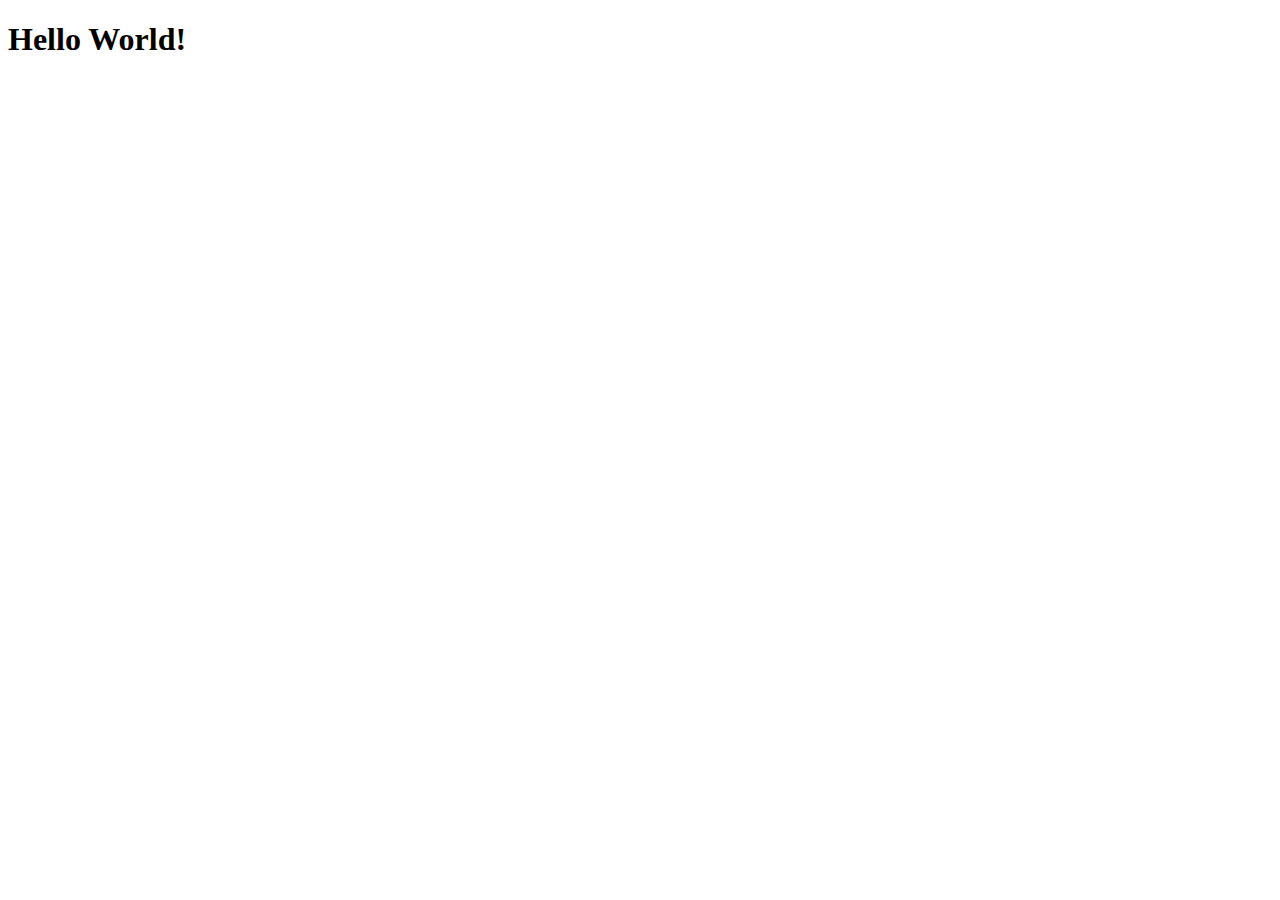
==== StaticCarPage/src/main/webapp/index.html @ 63bda14c "Project created" ====
<!DOCTYPE html>
<html>
    <head>
        <title>Start Page</title>
        <meta http-equiv="Content-Type" content="text/html; charset=UTF-8">
    </head>
    <body>
        <h1>Hello World!</h1>
    </body>
</html>
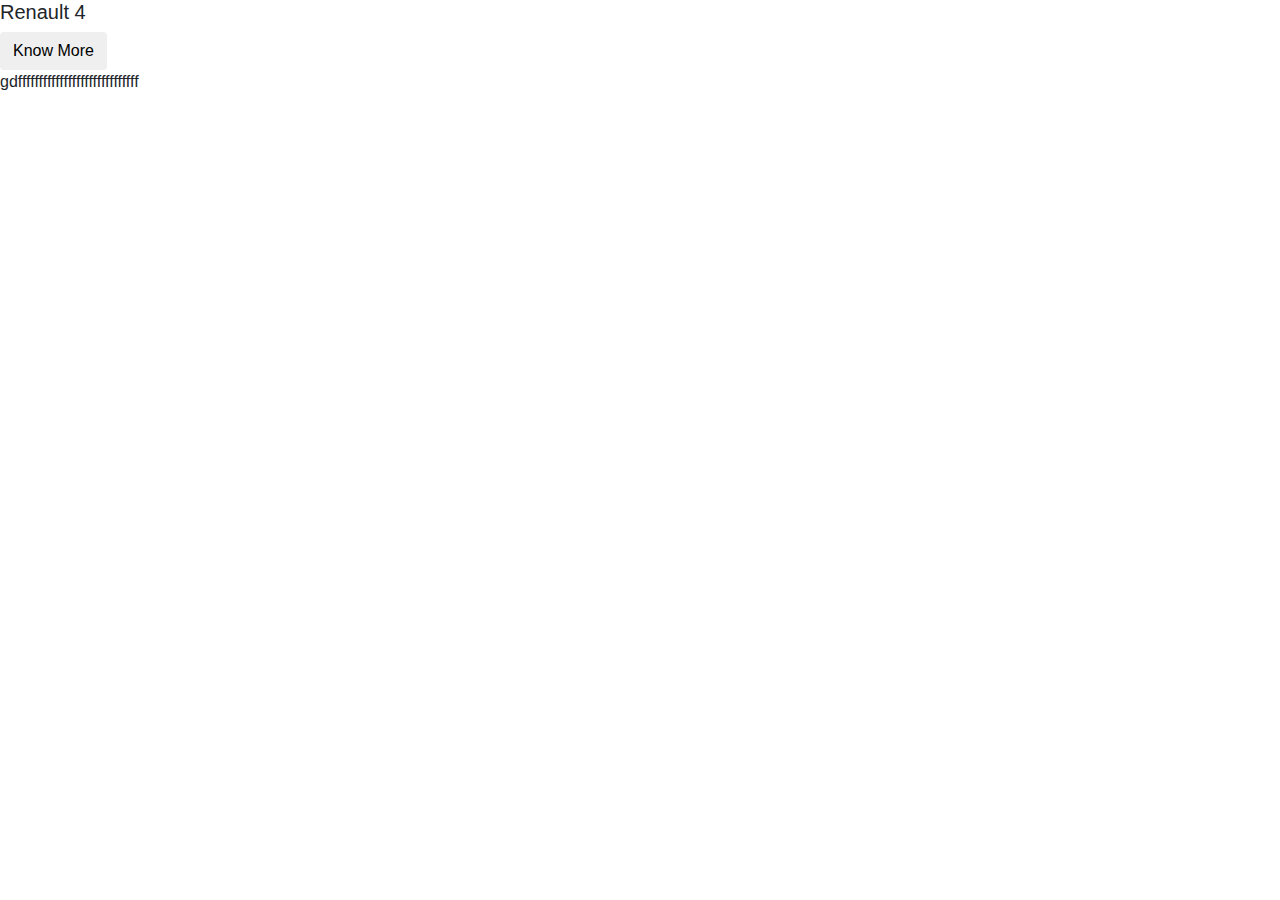
==== commit 7cffdc5e: "First commit" ====
--- a/StaticCarPage/src/main/webapp/index.html
+++ b/StaticCarPage/src/main/webapp/index.html
@@ -3,8 +3,29 @@
     <head>
         <title>Start Page</title>
         <meta http-equiv="Content-Type" content="text/html; charset=UTF-8">
+        <link rel="stylesheet" href="cssMain.css">
+
     </head>
     <body>
-        <h1>Hello World!</h1>
+        <!-- Tittle Section Start -->
+        <div class="Tittle">
+            <div class="content">
+                <h5>Renault 4</h5>
+                <button type="button" class="btn">Know More</button>
+            </div>
+        </div>
+        <!-- Tittle Section End -->
+
+        <!-- Description Section Start -->
+        <div class="Description">
+            <div class="content">
+                <p> gdfffffffffffffffffffffffffffff</p>
+            </div>
+        </div>
+        <!-- Description Section End-->
+
+
+        <link rel="stylesheet" href="https://cdn.jsdelivr.net/npm/bootstrap@4.0.0/dist/css/bootstrap.min.css" integrity="sha384-Gn5384xqQ1aoWXA+058RXPxPg6fy4IWvTNh0E263XmFcJlSAwiGgFAW/dAiS6JXm" crossorigin="anonymous">
+        <script src="https://cdn.jsdelivr.net/npm/bootstrap@4.0.0/dist/js/bootstrap.min.js" integrity="sha384-JZR6Spejh4U02d8jOt6vLEHfe/JQGiRRSQQxSfFWpi1MquVdAyjUar5+76PVCmYl" crossorigin="anonymous"></script>
     </body>
-</html>
+</html>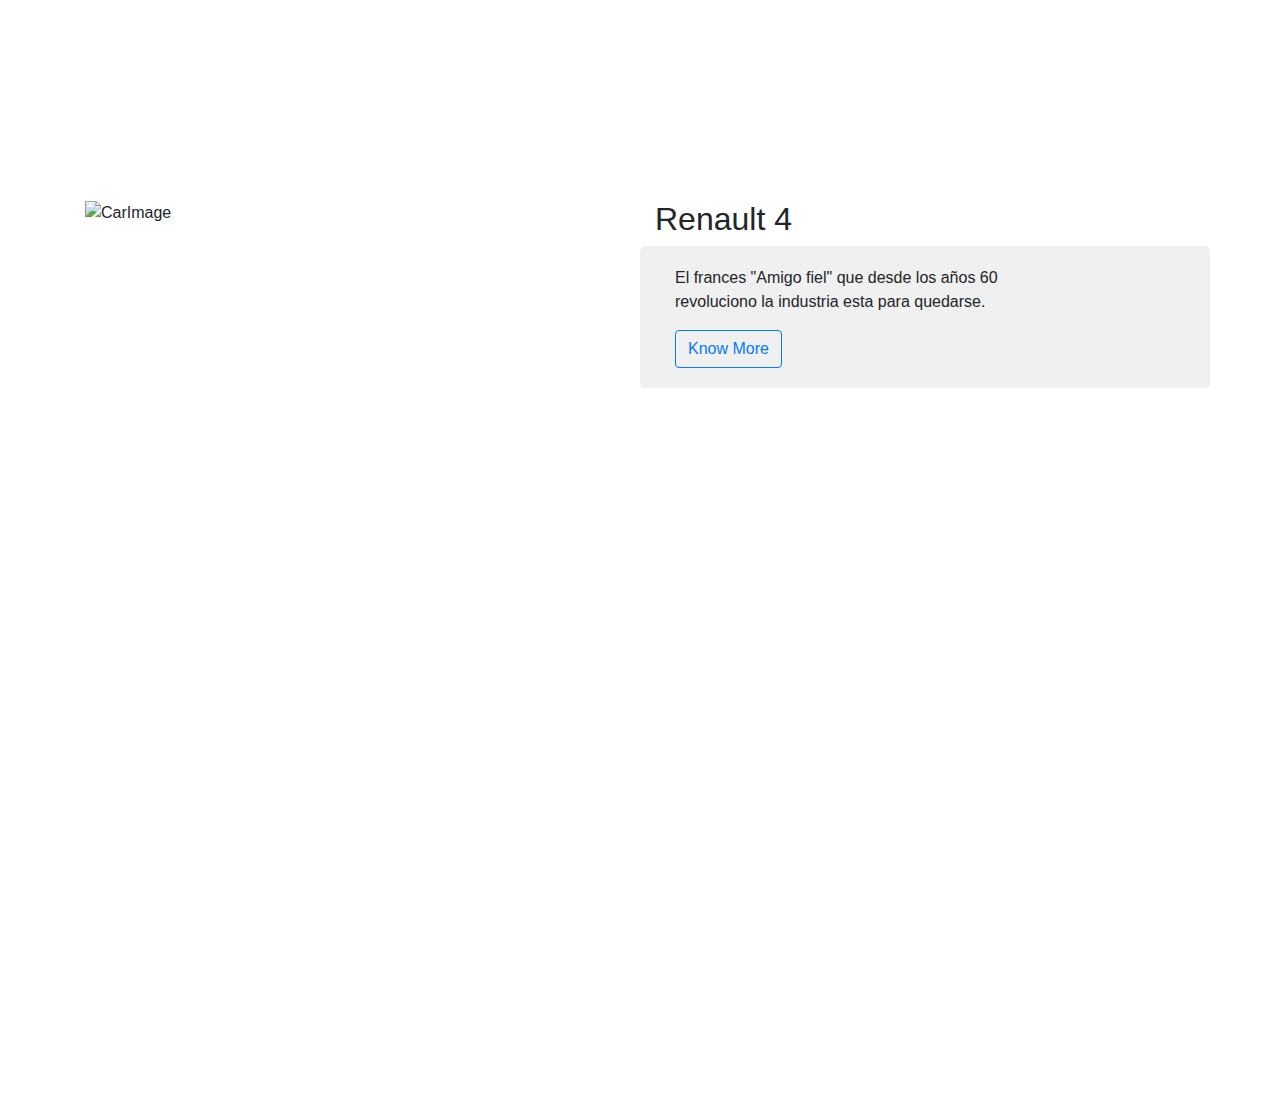
==== commit 784c859f: "First page half done" ====
--- a/StaticCarPage/src/main/webapp/index.html
+++ b/StaticCarPage/src/main/webapp/index.html
@@ -1,31 +1,57 @@
 <!DOCTYPE html>
-<html>
+<html lang="es">
     <head>
-        <title>Start Page</title>
-        <meta http-equiv="Content-Type" content="text/html; charset=UTF-8">
-        <link rel="stylesheet" href="cssMain.css">
-
+        <meta charset="UTF-8">
+        <meta name="viewport" content="width=device-width, initial-scale=1.0">
+        <title>Contenedor con Bootstrap</title>
+        <link href="https://maxcdn.bootstrapcdn.com/bootstrap/4.5.2/css/bootstrap.min.css" rel="stylesheet">
+        <style>
+            body, html {
+                height: 100%;
+                margin: 0;
+                padding: 0;
+            }
+            .container-centered {
+                display: flex;
+                justify-content: center;
+                align-items: flex-start; 
+                height: 100%;
+                margin-top: 200px; 
+            }
+            .description-area {
+                background-color: #f0f0f0; 
+                padding: 20px; 
+                border-radius: 5px; 
+            }
+        </style>
     </head>
     <body>
-        <!-- Tittle Section Start -->
-        <div class="Tittle">
-            <div class="content">
-                <h5>Renault 4</h5>
-                <button type="button" class="btn">Know More</button>
+
+        <div class="container-centered">
+            <div class="container">
+                <div class="row">
+                    <!-- Car Image Section-->
+                    <div class="col-md-6">
+                        <img src="src/main/resources/images/renault-4.png" alt="CarImage" class="img-fluid">
+                    </div>
+                    <div class="col-md-6">
+                        <!-- Tittle Section -->
+                        <div class="row">
+                            <div class="col">
+                                <h2>Renault 4</h2>
+                            </div>
+                        </div>
+                        <!-- Description Section -->
+                        <div class="row description-area">
+                            <div class="col">
+                                <p>El frances "Amigo fiel" que desde los años 60 <br> 
+                                    revoluciono la industria esta para quedarse.</p>
+                                <button type="submit" class="btn btn-outline-primary">Know More</button>
+                            </div>
+                        </div>
+                    </div>
+                </div>
             </div>
         </div>
-        <!-- Tittle Section End -->
-
-        <!-- Description Section Start -->
-        <div class="Description">
-            <div class="content">
-                <p> gdfffffffffffffffffffffffffffff</p>
-            </div>
-        </div>
-        <!-- Description Section End-->
-
-
-        <link rel="stylesheet" href="https://cdn.jsdelivr.net/npm/bootstrap@4.0.0/dist/css/bootstrap.min.css" integrity="sha384-Gn5384xqQ1aoWXA+058RXPxPg6fy4IWvTNh0E263XmFcJlSAwiGgFAW/dAiS6JXm" crossorigin="anonymous">
-        <script src="https://cdn.jsdelivr.net/npm/bootstrap@4.0.0/dist/js/bootstrap.min.js" integrity="sha384-JZR6Spejh4U02d8jOt6vLEHfe/JQGiRRSQQxSfFWpi1MquVdAyjUar5+76PVCmYl" crossorigin="anonymous"></script>
     </body>
-</html>+</html>
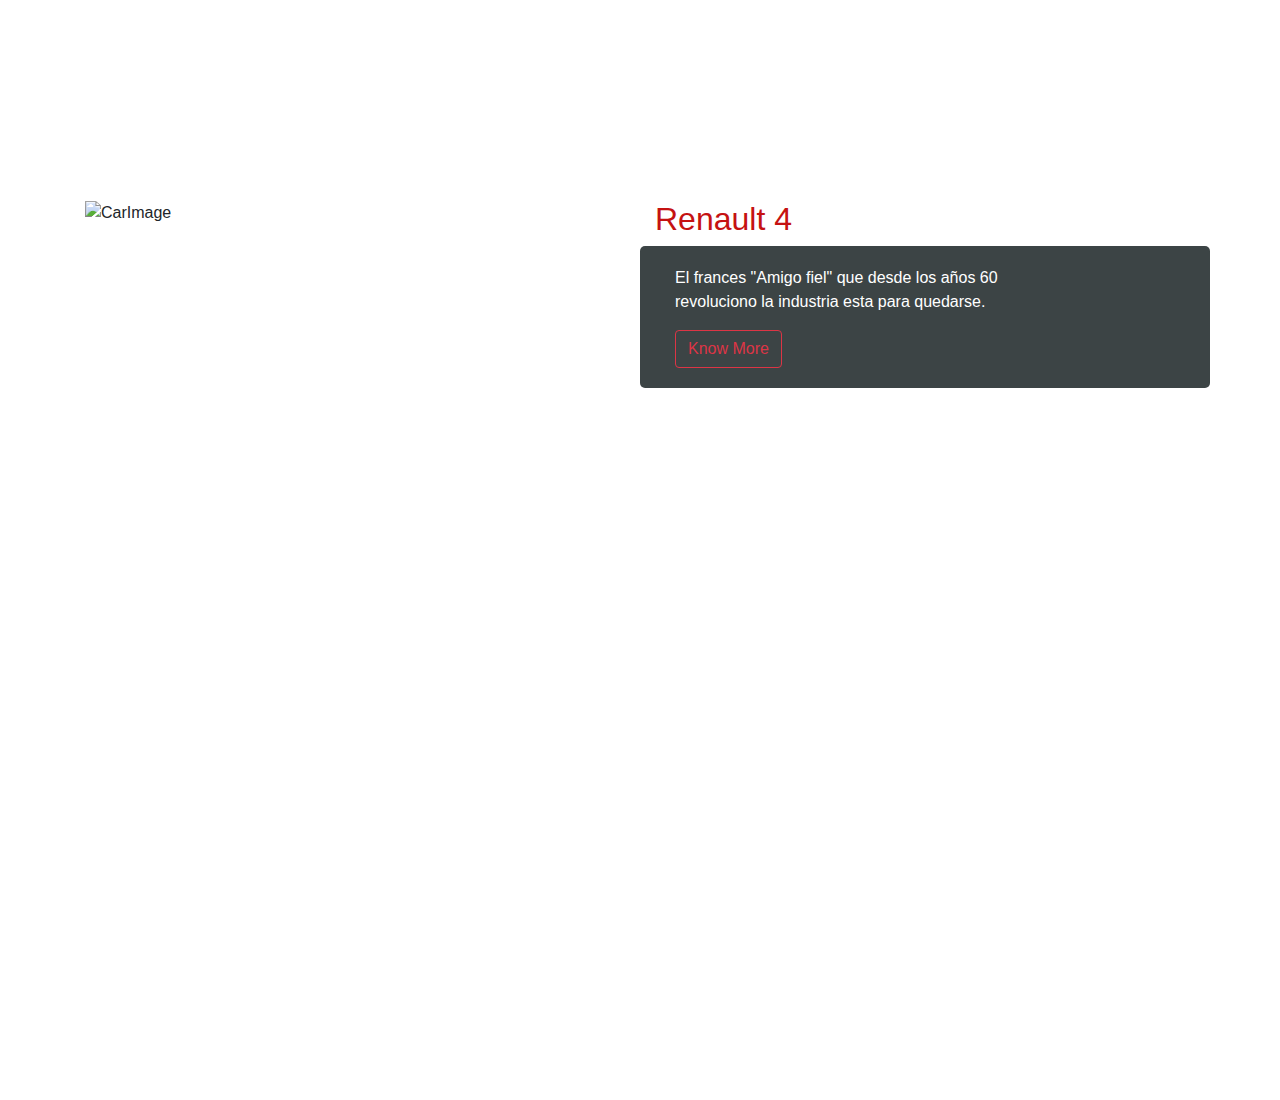
==== commit 95470dc4: "Basic update" ====
--- a/StaticCarPage/src/main/webapp/index.html
+++ b/StaticCarPage/src/main/webapp/index.html
@@ -14,19 +14,24 @@
             .container-centered {
                 display: flex;
                 justify-content: center;
-                align-items: flex-start; 
+                align-items: flex-start;
                 height: 100%;
-                margin-top: 200px; 
+                margin-top: 200px;
             }
             .description-area {
-                background-color: #f0f0f0; 
-                padding: 20px; 
-                border-radius: 5px; 
+                background-color: #3c4445;
+                padding: 20px;
+                border-radius: 5px;
+            }
+            .description-area p {
+                color: white;
+            }
+            .tittle-area h2 {
+                color: #C51212;
             }
         </style>
     </head>
     <body>
-
         <div class="container-centered">
             <div class="container">
                 <div class="row">
@@ -36,7 +41,7 @@
                     </div>
                     <div class="col-md-6">
                         <!-- Tittle Section -->
-                        <div class="row">
+                        <div class="row tittle-area">
                             <div class="col">
                                 <h2>Renault 4</h2>
                             </div>
@@ -46,7 +51,7 @@
                             <div class="col">
                                 <p>El frances "Amigo fiel" que desde los años 60 <br> 
                                     revoluciono la industria esta para quedarse.</p>
-                                <button type="submit" class="btn btn-outline-primary">Know More</button>
+                                <button type="submit" class="btn btn-outline-danger">Know More</button>
                             </div>
                         </div>
                     </div>
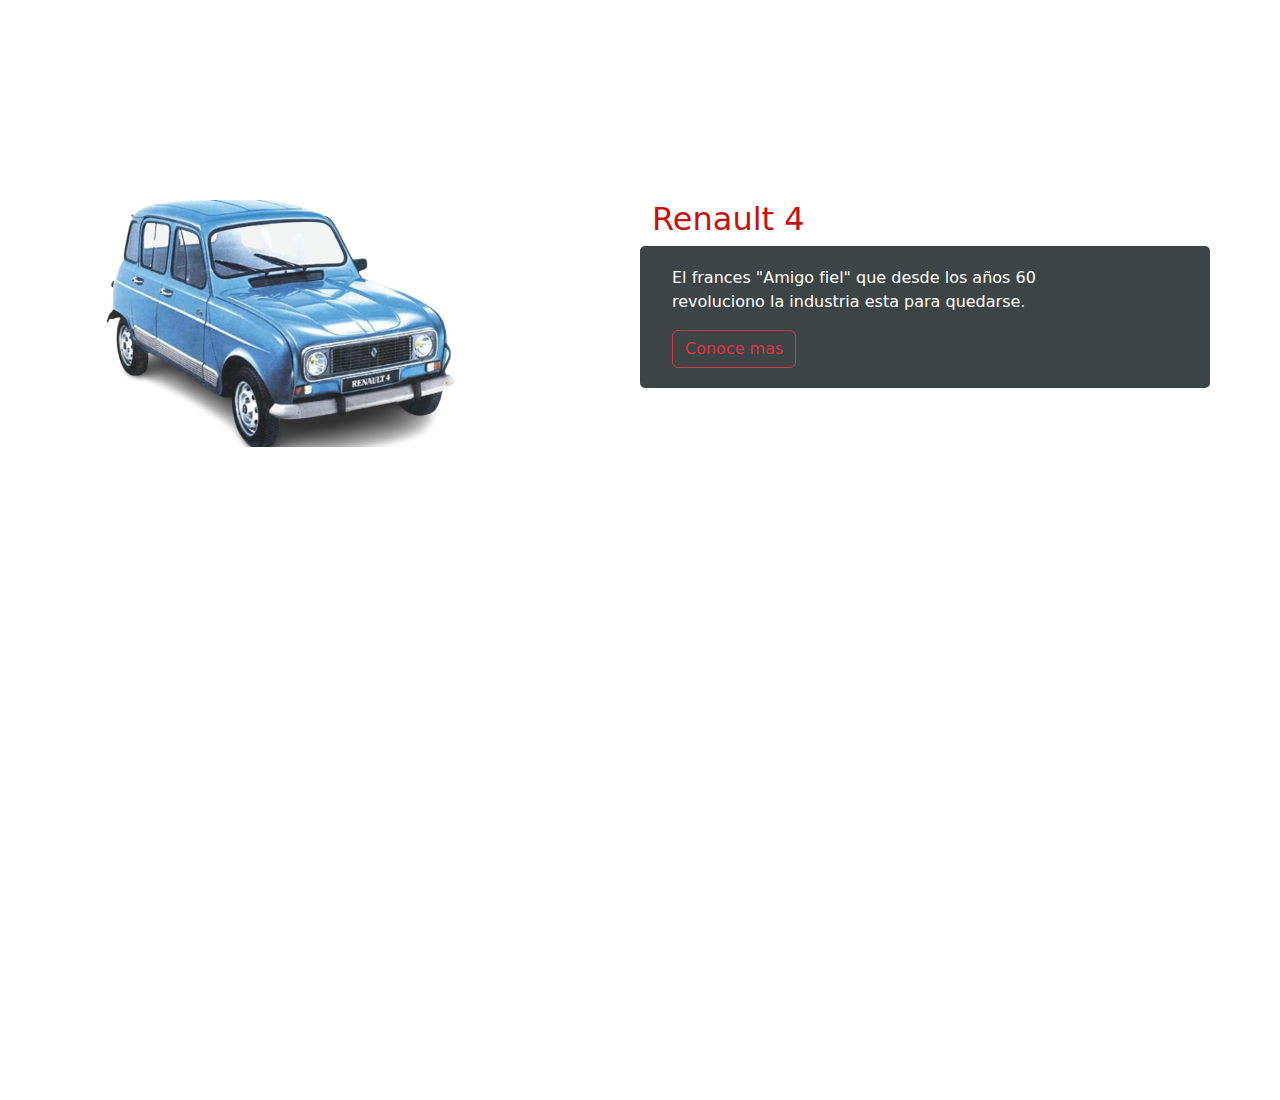
==== commit 1b835fc4: "Img fixed" ====
--- a/StaticCarPage/src/main/webapp/index.html
+++ b/StaticCarPage/src/main/webapp/index.html
@@ -4,7 +4,9 @@
         <meta charset="UTF-8">
         <meta name="viewport" content="width=device-width, initial-scale=1.0">
         <title>Contenedor con Bootstrap</title>
-        <link href="https://maxcdn.bootstrapcdn.com/bootstrap/4.5.2/css/bootstrap.min.css" rel="stylesheet">
+        <!-- comment <link href="https://maxcdn.bootstrapcdn.com/bootstrap/4.5.2/css/bootstrap.min.css" rel="stylesheet">-->
+        <link href="https://cdn.jsdelivr.net/npm/bootstrap@5.3.3/dist/css/bootstrap.min.css" rel="stylesheet" integrity="sha384-QWTKZyjpPEjISv5WaRU9OFeRpok6YctnYmDr5pNlyT2bRjXh0JMhjY6hW+ALEwIH" crossorigin="anonymous">
+        <script defer src="https://cdn.jsdelivr.net/npm/bootstrap@5.3.3/dist/js/bootstrap.bundle.min.js" integrity="sha384-YvpcrYf0tY3lHB60NNkmXc5s9fDVZLESaAA55NDzOxhy9GkcIdslK1eN7N6jIeHz" crossorigin="anonymous"></script>
         <style>
             body, html {
                 height: 100%;
@@ -37,7 +39,8 @@
                 <div class="row">
                     <!-- Car Image Section-->
                     <div class="col-md-6">
-                        <img src="src/main/resources/images/renault-4.png" alt="CarImage" class="img-fluid">
+                        <img src="styles/img/renault-4.jpg" alt="CarImage" class="img-fluid" width="400" height="400">
+                       <!-- <img src="C:\Personal\code\Tecnicas\StaticWebPage\StaticCarPage\src\main\resources\images\renault-4.png" alt="CarImage" class="img-fluid" width="400" height="400">-->
                     </div>
                     <div class="col-md-6">
                         <!-- Tittle Section -->
@@ -51,7 +54,9 @@
                             <div class="col">
                                 <p>El frances "Amigo fiel" que desde los años 60 <br> 
                                     revoluciono la industria esta para quedarse.</p>
-                                <button type="submit" class="btn btn-outline-danger">Know More</button>
+                                <a href="stats.html">
+                                <button type="submit" class="btn btn-outline-danger">Conoce mas</button>
+                                </a>
                             </div>
                         </div>
                     </div>
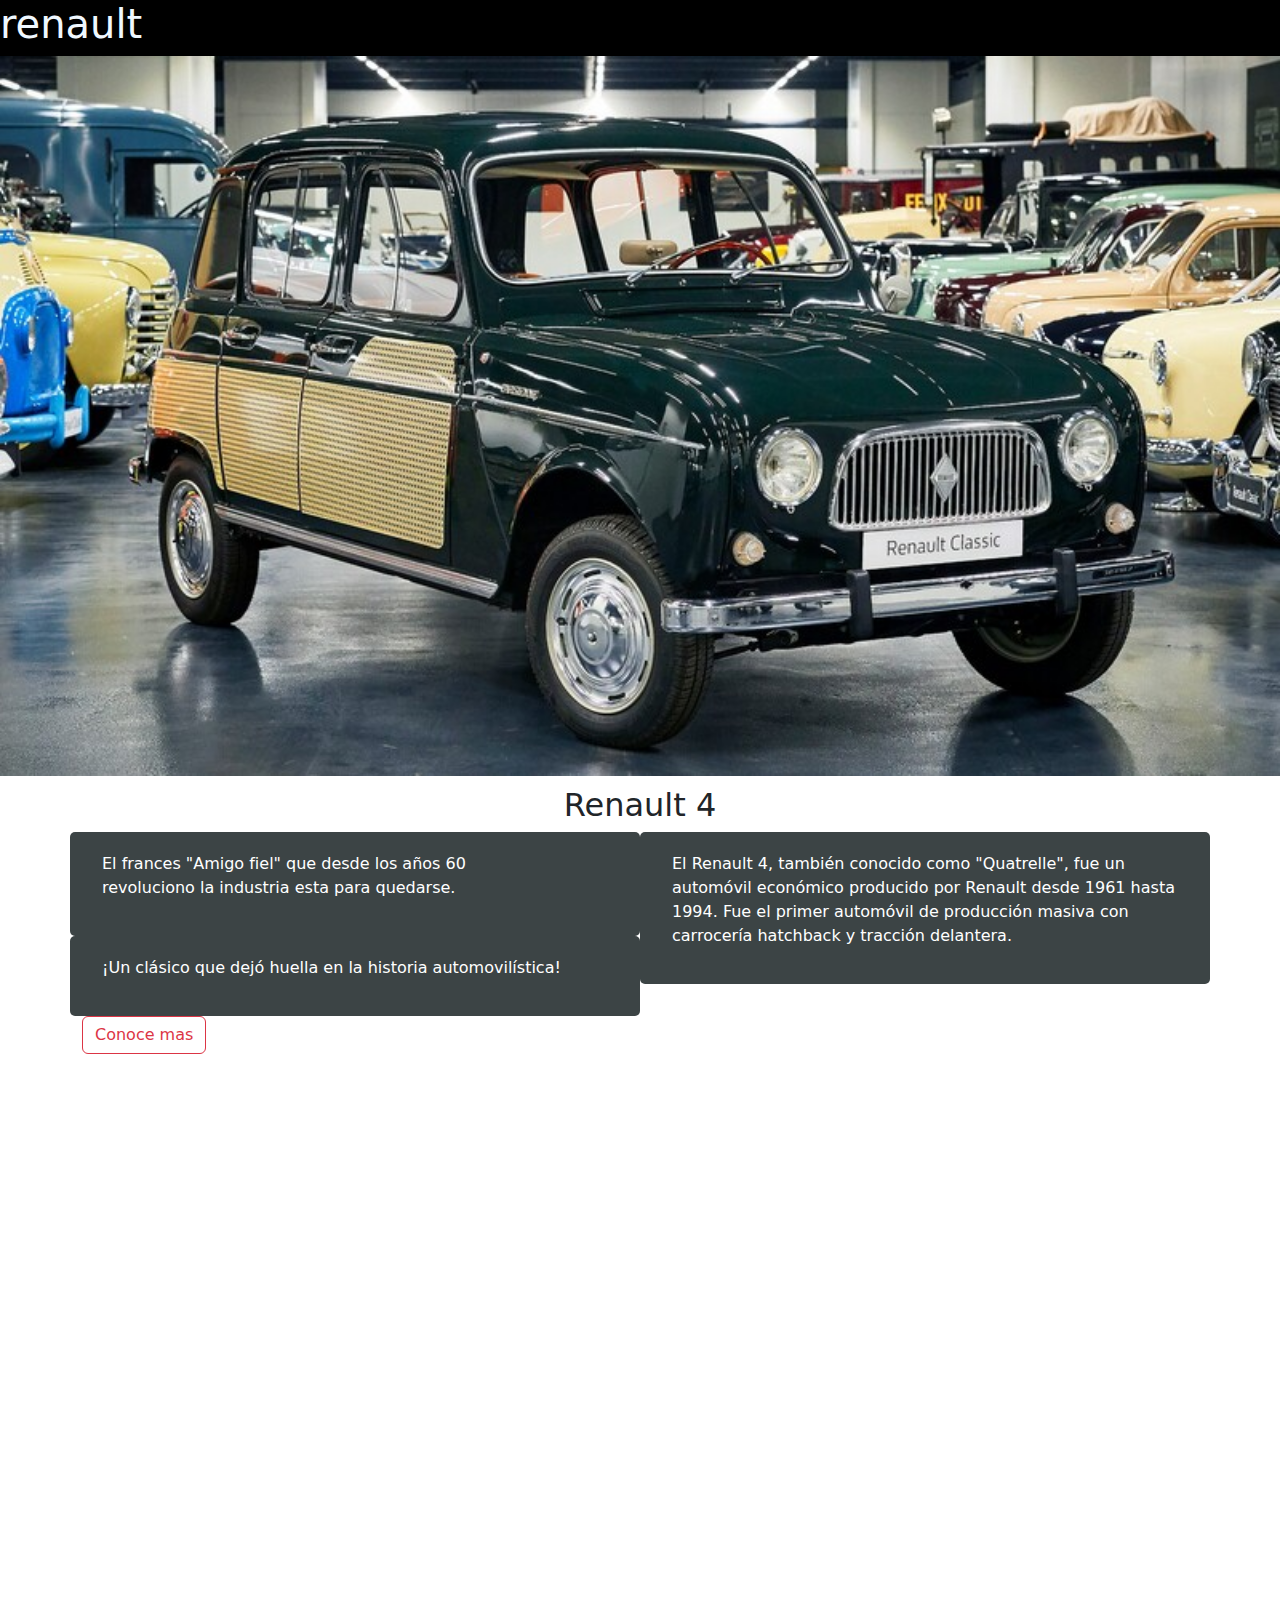
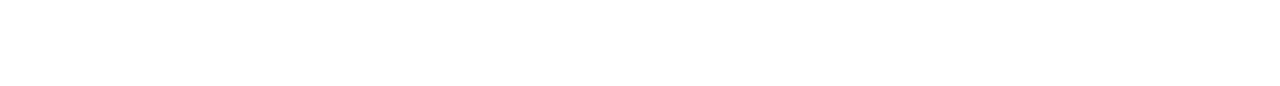
==== commit 13ff2a17: "UI change" ====
--- a/StaticCarPage/src/main/webapp/index.html
+++ b/StaticCarPage/src/main/webapp/index.html
@@ -13,12 +13,19 @@
                 margin: 0;
                 padding: 0;
             }
+           
+            .row-tittle-area{
+                justify-content: center; 
+                align-items: center;
+
+            }
+            
             .container-centered {
                 display: flex;
                 justify-content: center;
                 align-items: flex-start;
                 height: 100%;
-                margin-top: 200px;
+                margin-top: 10px;
             }
             .description-area {
                 background-color: #3c4445;
@@ -31,36 +38,68 @@
             .tittle-area h2 {
                 color: #C51212;
             }
+            .center {
+
+                text-align: center;
+            }
+            
+            header{
+                background-color: black;
+                color: aliceblue;
+                padding: auto;
+                text-align: center;
+                display: flex;
+                align-items: center;
+            }
+            img{
+                width: 100%;
+                height: auto;
+            }
         </style>
     </head>
     <body>
+    <header>
+        <div class="header">
+        <h1 >renault</h1>
+        </div>
+    </header>
+    <img src="styles/img/renautl-4-background.jpg" alt="CarImage" class="img-fluid">
         <div class="container-centered">
             <div class="container">
+                <div class="center">
+                    <h2>Renault 4</h2>
+                  </div>
                 <div class="row">
-                    <!-- Car Image Section-->
-                    <div class="col-md-6">
-                        <img src="styles/img/renault-4.jpg" alt="CarImage" class="img-fluid" width="400" height="400">
-                       <!-- <img src="C:\Personal\code\Tecnicas\StaticWebPage\StaticCarPage\src\main\resources\images\renault-4.png" alt="CarImage" class="img-fluid" width="400" height="400">-->
-                    </div>
-                    <div class="col-md-6">
-                        <!-- Tittle Section -->
-                        <div class="row tittle-area">
-                            <div class="col">
-                                <h2>Renault 4</h2>
-                            </div>
-                        </div>
+                    <div class="col-md-6">                        
                         <!-- Description Section -->
                         <div class="row description-area">
                             <div class="col">
                                 <p>El frances "Amigo fiel" que desde los años 60 <br> 
                                     revoluciono la industria esta para quedarse.</p>
-                                <a href="stats.html">
-                                <button type="submit" class="btn btn-outline-danger">Conoce mas</button>
-                                </a>
+                            </div>
+                        </div>
+                        <div class="row description-area">
+                            <div class="col">
+                                <p>¡Un clásico que dejó huella en la historia automovilística! </p>
                             </div>
                         </div>
                     </div>
+                    <div class="col-md-6">                        
+                        <!-- Description Section -->
+                        <div class="row description-area">
+                            <div class="col">
+                                <p>El Renault 4, también conocido como "Quatrelle", 
+                                    fue un automóvil económico producido por Renault desde 1961 
+                                    hasta 1994. Fue el primer automóvil de producción masiva con
+                                     carrocería hatchback y tracción delantera.</p>
+                            </div>
+                        </div>
+                        
+                    </div>
                 </div>
+                <a href="stats.html">
+                    <button type="submit" class="btn btn-outline-danger">Conoce mas</button>
+                    </a>
             </div>
         </div>
     </body>
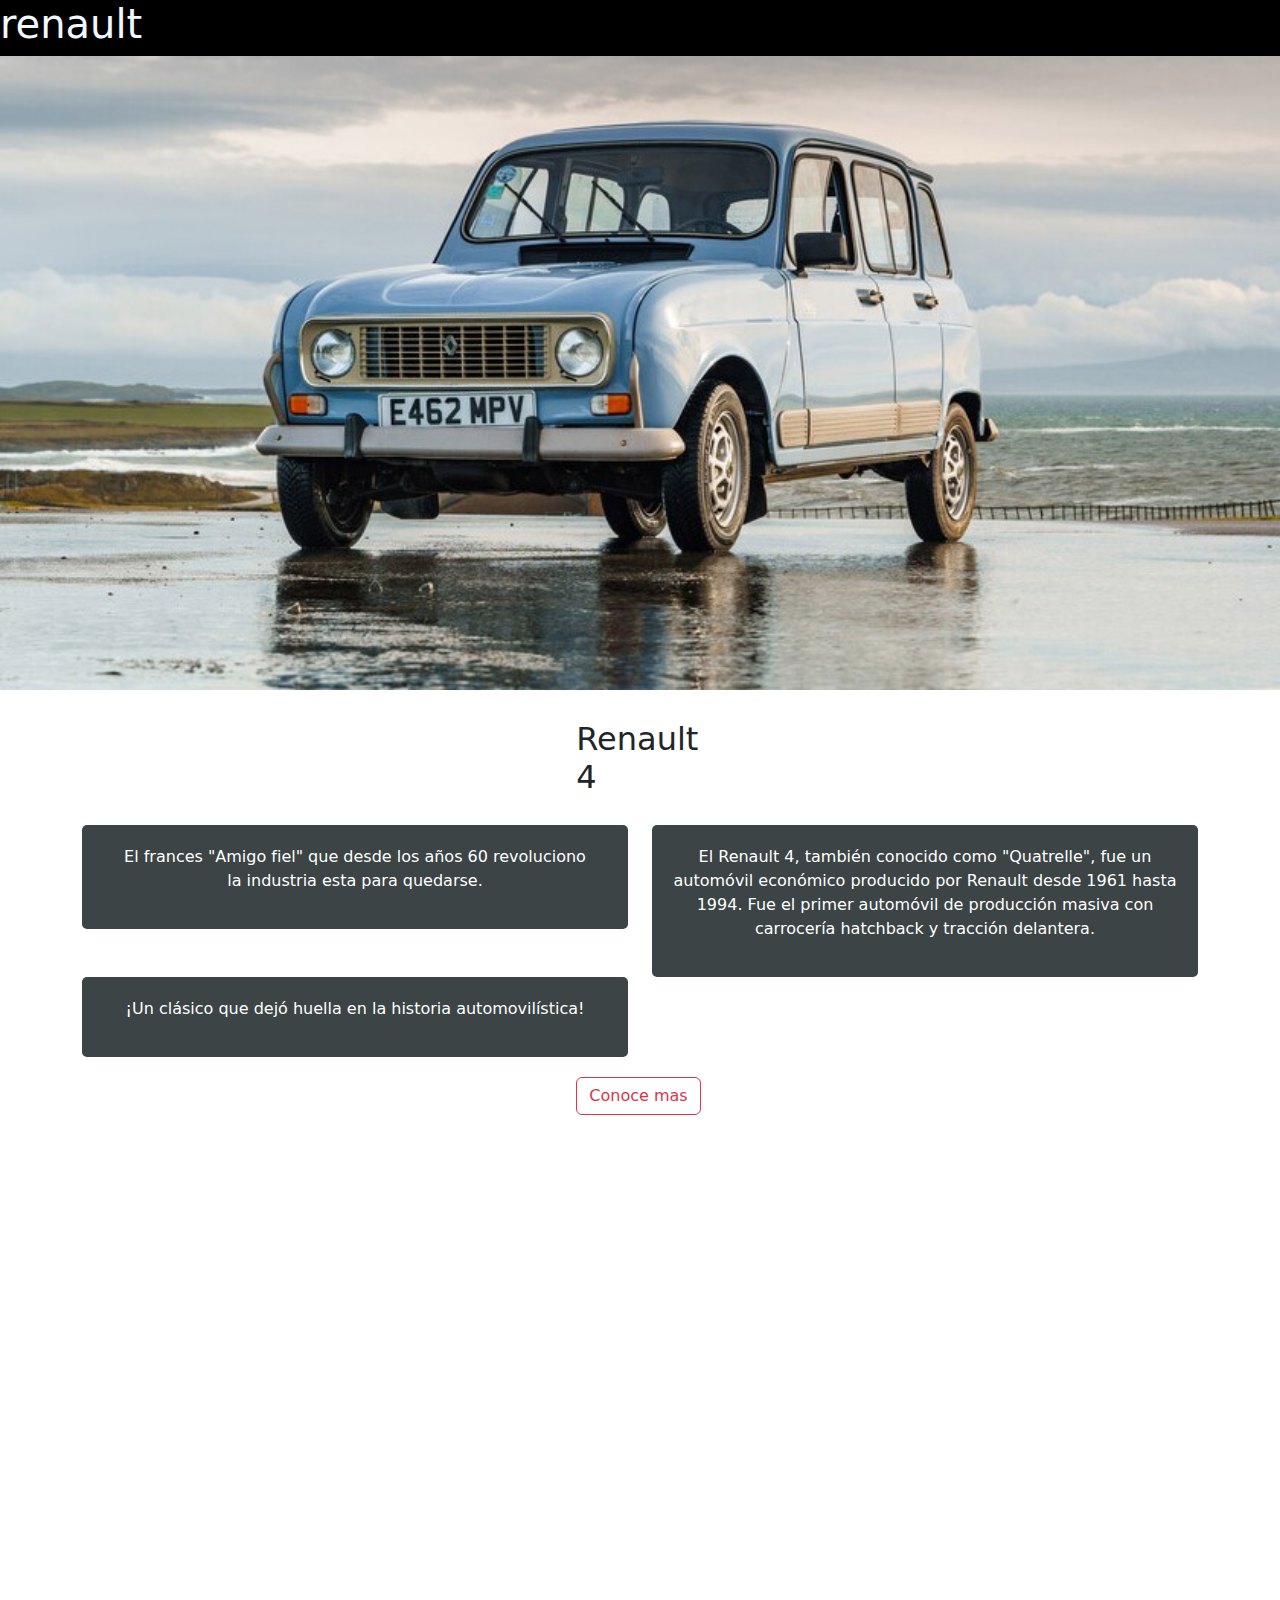
==== commit d30b8281: "first half pretty vrs" ====
--- a/StaticCarPage/src/main/webapp/index.html
+++ b/StaticCarPage/src/main/webapp/index.html
@@ -13,6 +13,7 @@
                 margin: 0;
                 padding: 0;
             }
+
            
             .row-tittle-area{
                 justify-content: center; 
@@ -33,15 +34,18 @@
                 border-radius: 5px;
             }
             .description-area p {
+                text-align: center;
                 color: white;
+
             }
             .tittle-area h2 {
                 color: #C51212;
             }
             .center {
-
-                text-align: center;
-            }
+            margin: auto;
+            width: 15%; 
+            padding: 20px;
+        }
             
             header{
                 background-color: black;
@@ -55,6 +59,7 @@
                 width: 100%;
                 height: auto;
             }
+            
         </style>
     </head>
     <body>
@@ -63,7 +68,7 @@
         <h1 >renault</h1>
         </div>
     </header>
-    <img src="styles/img/renautl-4-background.jpg" alt="CarImage" class="img-fluid">
+    <img src="styles/img/renautl-4-background_2_cut.jpg" alt="CarImage" class="img-fluid">
         <div class="container-centered">
             <div class="container">
                 <div class="center">
@@ -72,21 +77,16 @@
                 <div class="row">
                     <div class="col-md-6">                        
                         <!-- Description Section -->
-                        <div class="row description-area">
+                        <div class="description-area">
                             <div class="col">
-                                <p>El frances "Amigo fiel" que desde los años 60 <br> 
-                                    revoluciono la industria esta para quedarse.</p>
-                            </div>
-                        </div>
-                        <div class="row description-area">
-                            <div class="col">
-                                <p>¡Un clásico que dejó huella en la historia automovilística! </p>
+                                <p>El frances "Amigo fiel" que desde los años 60 revoluciono <br> 
+                                    la industria esta para quedarse.</p>
                             </div>
                         </div>
                     </div>
                     <div class="col-md-6">                        
                         <!-- Description Section -->
-                        <div class="row description-area">
+                        <div class="description-area">
                             <div class="col">
                                 <p>El Renault 4, también conocido como "Quatrelle", 
                                     fue un automóvil económico producido por Renault desde 1961 
@@ -94,12 +94,24 @@
                                      carrocería hatchback y tracción delantera.</p>
                             </div>
                         </div>
-                        
                     </div>
                 </div>
-                <a href="stats.html">
-                    <button type="submit" class="btn btn-outline-danger">Conoce mas</button>
-                    </a>
+                <div class="row">
+                    <div class="col-md-6">                        
+                        <!-- Description Section -->
+                        <div class="description-area">
+                            <div class="col">
+                                <p>¡Un clásico que dejó huella en la historia automovilística! </p>
+                            </div>
+                        </div>
+                    </div>
+                </div>
+                <div class="center">
+                    <a href="stats.html">
+                        <button type="submit" class="btn btn-outline-danger">Conoce mas</button>
+                        </a>
+                </div>
+
             </div>
         </div>
     </body>
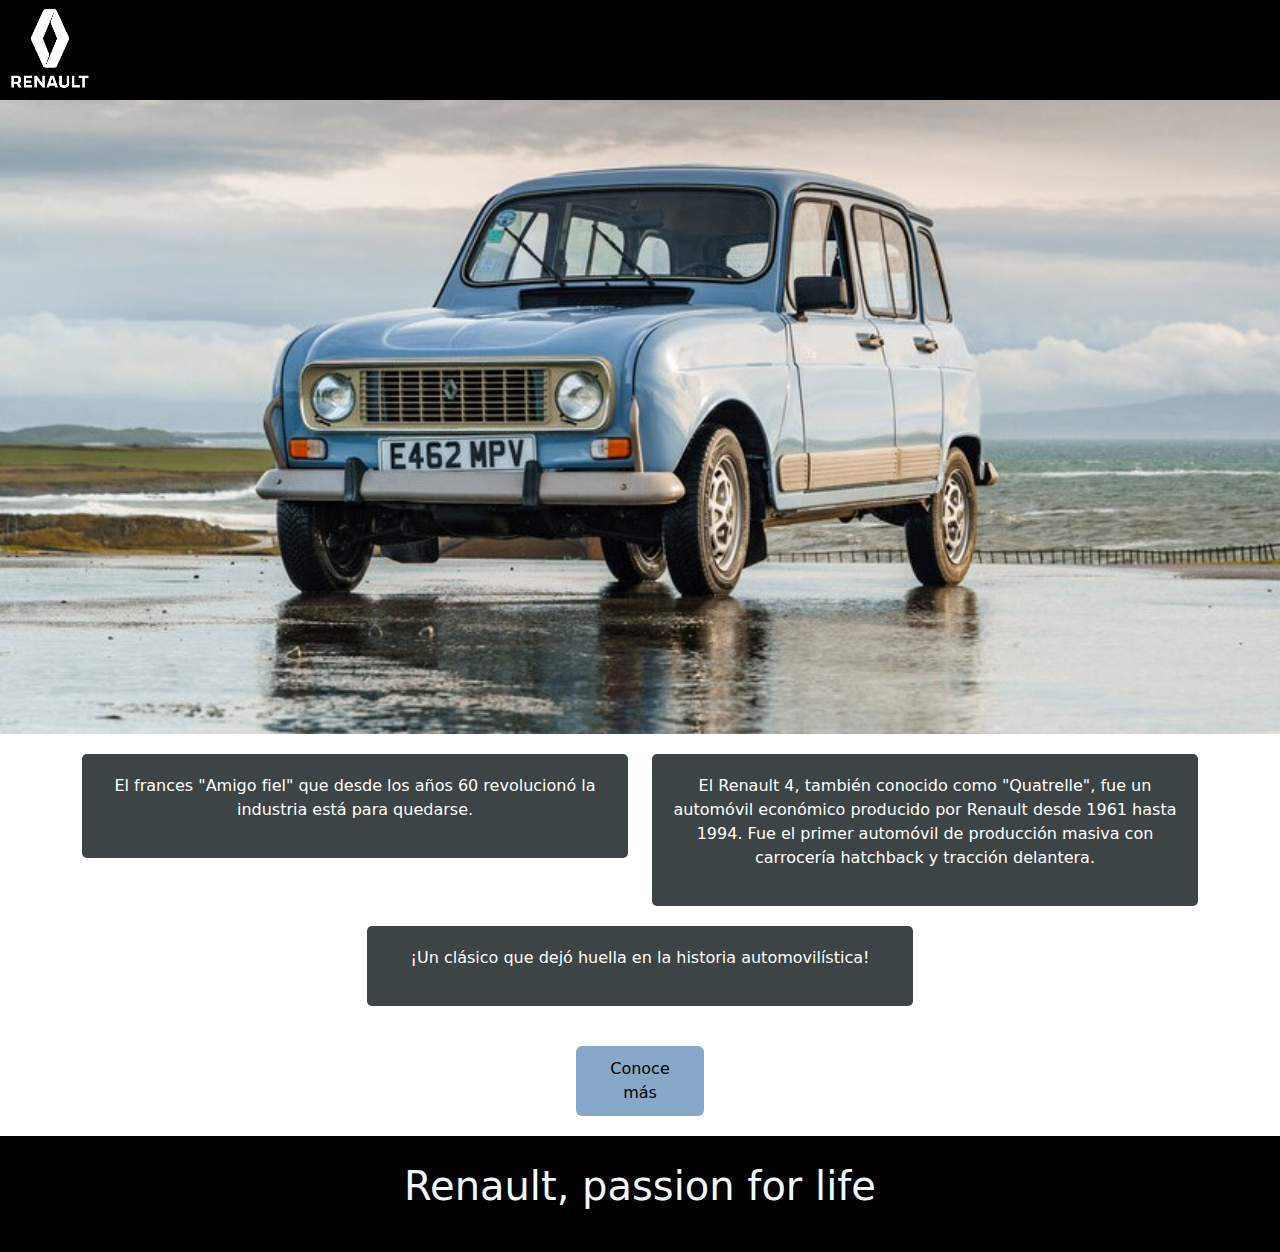
==== commit 8fe9a4d6: "css fixed" ====
--- a/StaticCarPage/src/main/webapp/index.html
+++ b/StaticCarPage/src/main/webapp/index.html
@@ -1,118 +1,51 @@
 <!DOCTYPE html>
 <html lang="es">
-    <head>
-        <meta charset="UTF-8">
-        <meta name="viewport" content="width=device-width, initial-scale=1.0">
-        <title>Contenedor con Bootstrap</title>
-        <!-- comment <link href="https://maxcdn.bootstrapcdn.com/bootstrap/4.5.2/css/bootstrap.min.css" rel="stylesheet">-->
-        <link href="https://cdn.jsdelivr.net/npm/bootstrap@5.3.3/dist/css/bootstrap.min.css" rel="stylesheet" integrity="sha384-QWTKZyjpPEjISv5WaRU9OFeRpok6YctnYmDr5pNlyT2bRjXh0JMhjY6hW+ALEwIH" crossorigin="anonymous">
-        <script defer src="https://cdn.jsdelivr.net/npm/bootstrap@5.3.3/dist/js/bootstrap.bundle.min.js" integrity="sha384-YvpcrYf0tY3lHB60NNkmXc5s9fDVZLESaAA55NDzOxhy9GkcIdslK1eN7N6jIeHz" crossorigin="anonymous"></script>
-        <style>
-            body, html {
-                height: 100%;
-                margin: 0;
-                padding: 0;
-            }
-
-           
-            .row-tittle-area{
-                justify-content: center; 
-                align-items: center;
-
-            }
-            
-            .container-centered {
-                display: flex;
-                justify-content: center;
-                align-items: flex-start;
-                height: 100%;
-                margin-top: 10px;
-            }
-            .description-area {
-                background-color: #3c4445;
-                padding: 20px;
-                border-radius: 5px;
-            }
-            .description-area p {
-                text-align: center;
-                color: white;
-
-            }
-            .tittle-area h2 {
-                color: #C51212;
-            }
-            .center {
-            margin: auto;
-            width: 15%; 
-            padding: 20px;
-        }
-            
-            header{
-                background-color: black;
-                color: aliceblue;
-                padding: auto;
-                text-align: center;
-                display: flex;
-                align-items: center;
-            }
-            img{
-                width: 100%;
-                height: auto;
-            }
-            
-        </style>
-    </head>
-    <body>
-    <header>
-        <div class="header">
-        <h1 >renault</h1>
-        </div>
-    </header>
+<head>
+    <meta charset="UTF-8">
+    <meta name="viewport" content="width=device-width, initial-scale=1.0">
+    <title>Renault 4</title>
+    <link href="https://cdn.jsdelivr.net/npm/bootstrap@5.3.3/dist/css/bootstrap.min.css" rel="stylesheet" integrity="sha384-QWTKZyjpPEjISv5WaRU9OFeRpok6YctnYmDr5pNlyT2bRjXh0JMhjY6hW+ALEwIH" crossorigin="anonymous">
+    <link href="styles/css/cssWeb.css" rel="stylesheet">
+</head>
+<body>
+<header>
+    <div class="header">
+        <img src="styles/img/renault-logo.jpg" >
+    </div>
+</header>
+<div class="background-image">
     <img src="styles/img/renautl-4-background_2_cut.jpg" alt="CarImage" class="img-fluid">
-        <div class="container-centered">
-            <div class="container">
-                <div class="center">
-                    <h2>Renault 4</h2>
-                  </div>
-                <div class="row">
-                    <div class="col-md-6">                        
-                        <!-- Description Section -->
-                        <div class="description-area">
-                            <div class="col">
-                                <p>El frances "Amigo fiel" que desde los años 60 revoluciono <br> 
-                                    la industria esta para quedarse.</p>
-                            </div>
-                        </div>
-                    </div>
-                    <div class="col-md-6">                        
-                        <!-- Description Section -->
-                        <div class="description-area">
-                            <div class="col">
-                                <p>El Renault 4, también conocido como "Quatrelle", 
-                                    fue un automóvil económico producido por Renault desde 1961 
-                                    hasta 1994. Fue el primer automóvil de producción masiva con
-                                     carrocería hatchback y tracción delantera.</p>
-                            </div>
-                        </div>
-                    </div>
-                </div>
-                <div class="row">
-                    <div class="col-md-6">                        
-                        <!-- Description Section -->
-                        <div class="description-area">
-                            <div class="col">
-                                <p>¡Un clásico que dejó huella en la historia automovilística! </p>
-                            </div>
-                        </div>
-                    </div>
-                </div>
-                <div class="center">
-                    <a href="stats.html">
-                        <button type="submit" class="btn btn-outline-danger">Conoce mas</button>
-                        </a>
-                </div>
-
+</div>
+<div class="container">
+    <div class="row">
+        <div class="col-md-6">
+            <div class="description-area">
+                <p>El frances "Amigo fiel" que desde los años 60 revolucionó la industria está para quedarse.</p>
             </div>
         </div>
-    </body>
+        <div class="col-md-6">
+            <div class="description-area">
+                <p>El Renault 4, también conocido como "Quatrelle", fue un automóvil económico producido por Renault desde 1961 hasta 1994. Fue el primer automóvil de producción masiva con carrocería hatchback y tracción delantera.</p>
+            </div>
+        </div>
+    </div>
+    <div class="row">
+        <div class="col-md-6 offset-md-3">
+            <div class="description-area">
+                <p>¡Un clásico que dejó huella en la historia automovilística!</p>
+            </div>
+        </div>
+    </div>
+    <div class="center">
+        <a href="stats.html">
+            <button type="submit" class="btn custom-btn">Conoce más</button>
+        </a>
+    </div>
+</div>
+<footer>
+    <div class="footer">
+        <p>Renault, passion for life</p>
+    </div>
+</footer>
+</body>
 </html>
--- a/StaticCarPage/src/main/webapp/styles/css/cssWeb.css
+++ b/StaticCarPage/src/main/webapp/styles/css/cssWeb.css
@@ -0,0 +1,76 @@
+.background-image {
+    margin-bottom: 20px; 
+}
+
+.description-area {
+    background-color: #3c4445;
+    padding: 20px;
+    border-radius: 5px;
+    margin-bottom: 20px; 
+}
+
+.description-area p {
+    text-align: center;
+    color: white;
+}
+
+.center {
+    margin: auto;
+    width: 15%;
+    padding: 20px;
+}
+
+header {
+    background-color: black;
+    color: aliceblue;
+    padding: auto;
+    display: flex;
+    align-items: center;
+}
+
+.header img {
+    width: 100px;
+    height: 100px;
+}
+
+img {
+    width: 100%;
+    height: auto;
+}
+
+.card {
+    width: 100%; 
+    height: auto; 
+    background-color: darkgray;
+    margin-bottom: 20px; 
+    margin-top: 20px;
+}
+
+.footer {
+    background-color: black;
+    color: aliceblue;
+    padding: 20px;
+    display: flex;
+    align-items: center;
+    justify-content: center;
+    height: auto; 
+}
+
+.footer p {
+    font-size: 40px;
+    color: aliceblue;
+    text-align: center
+}
+.custom-btn {
+    background-color: #88a8ca;
+    color: black;
+    font-size: 16px; 
+    padding: 10px 20px; 
+}
+.tittle-caract {
+    text-align: center; 
+    margin-top: 20px; 
+    margin-bottom: 20px; 
+}
+
+
